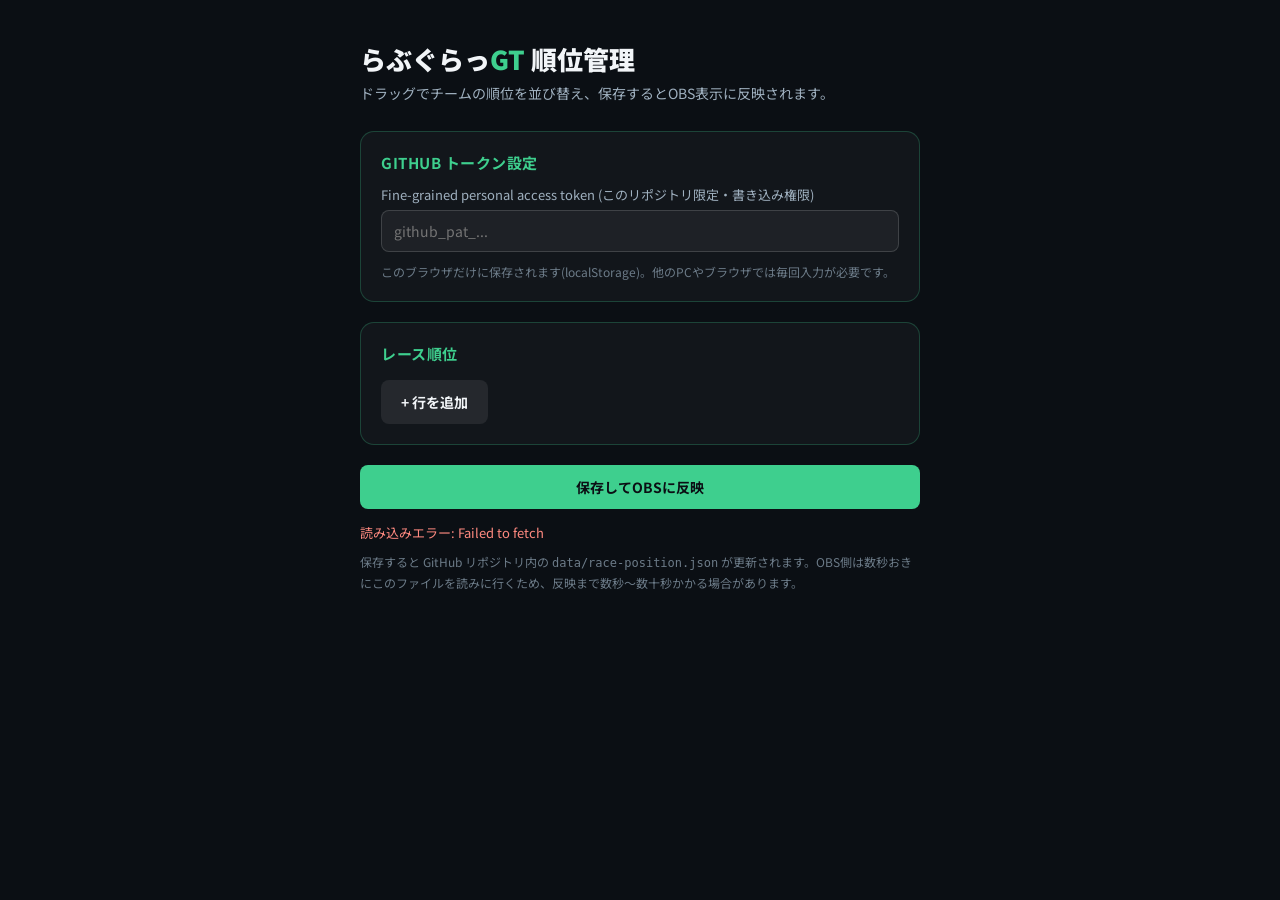
==== admin.html @ ed6633d0 "Add drag-reorder admin panel + live race position via GitHub JSON" ====
<!DOCTYPE html>
<html lang="ja">
<head>
<meta charset="utf-8">
<title>LGT 順位管理</title>
<style>
@import url('https://fonts.googleapis.com/css2?family=Noto+Sans+JP:wght@400;500;700;900&display=swap');
* { margin:0; padding:0; box-sizing:border-box; }
body {
  font-family: 'Noto Sans JP', sans-serif;
  background: #0b0f14;
  color: #f2f5f8;
  min-height: 100vh;
  padding: 40px 20px;
}
.wrap { max-width: 560px; margin: 0 auto; }
h1 { font-size: 26px; font-weight: 900; margin-bottom: 6px; }
h1 .accent { color: #3ecf8e; }
.sub { color: #9fb0bf; font-size: 14px; margin-bottom: 28px; }

.section {
  background: rgba(255,255,255,0.03);
  border: 1px solid rgba(62,207,142,0.25);
  border-radius: 14px;
  padding: 20px;
  margin-bottom: 20px;
}
.section h2 { font-size: 15px; color: #3ecf8e; margin-bottom: 12px; letter-spacing: 0.5px; }

label { display:block; font-size:13px; color:#9fb0bf; margin-bottom:6px; }
input[type="text"], input[type="password"] {
  width: 100%;
  background: rgba(255,255,255,0.05);
  border: 1px solid rgba(255,255,255,0.15);
  border-radius: 8px;
  padding: 10px 12px;
  color: #f2f5f8;
  font-size: 14px;
  font-family: inherit;
}

#orderList { list-style: none; margin-top: 4px; }
#orderList li {
  display: flex;
  align-items: center;
  gap: 12px;
  background: rgba(255,255,255,0.04);
  border: 1px solid rgba(255,255,255,0.1);
  border-radius: 10px;
  padding: 12px 14px;
  margin-bottom: 8px;
  cursor: grab;
  user-select: none;
}
#orderList li.dragging { opacity: 0.4; }
#orderList li .pos {
  width: 26px; height: 26px;
  flex-shrink: 0;
  display:flex; align-items:center; justify-content:center;
  background: #3ecf8e; color:#0b0f14;
  font-weight: 900; font-size: 13px;
  border-radius: 50%;
}
#orderList li .grip { color: #556575; font-size: 16px; }
#orderList li .team-name-input {
  flex: 1;
  background: transparent;
  border: none;
  color: #f2f5f8;
  font-size: 16px;
  font-weight: 700;
  font-family: inherit;
}
#orderList li .team-name-input:focus { outline: 1px solid rgba(62,207,142,0.5); border-radius: 4px; }
#orderList li .gap-input {
  width: 90px;
  background: rgba(255,255,255,0.05);
  border: 1px solid rgba(255,255,255,0.1);
  border-radius: 6px;
  padding: 6px 8px;
  color: #9fb0bf;
  font-size: 13px;
  font-family: inherit;
}

.btn-row { display:flex; gap: 10px; margin-top: 16px; }
button {
  font-family: inherit;
  font-size: 14px;
  font-weight: 700;
  border: none;
  border-radius: 8px;
  padding: 12px 20px;
  cursor: pointer;
}
.btn-primary { background: #3ecf8e; color: #0b0f14; flex: 1; }
.btn-primary:disabled { opacity: 0.5; cursor: not-allowed; }
.btn-secondary { background: rgba(255,255,255,0.08); color: #f2f5f8; }

#status { margin-top: 14px; font-size: 13px; min-height: 18px; }
#status.ok { color: #3ecf8e; }
#status.err { color: #ff8a80; }
#status.busy { color: #9fb0bf; }

.hint { font-size: 12px; color: #6c7b88; margin-top: 10px; line-height: 1.6; }
</style>
</head>
<body>
<div class="wrap">
  <h1>らぶぐらっ<span class="accent">GT</span> 順位管理</h1>
  <p class="sub">ドラッグでチームの順位を並び替え、保存するとOBS表示に反映されます。</p>

  <div class="section">
    <h2>GITHUB トークン設定</h2>
    <label for="tokenInput">Fine-grained personal access token (このリポジトリ限定・書き込み権限)</label>
    <input type="password" id="tokenInput" placeholder="github_pat_...">
    <div class="hint">このブラウザだけに保存されます(localStorage)。他のPCやブラウザでは毎回入力が必要です。</div>
  </div>

  <div class="section">
    <h2>レース順位</h2>
    <ul id="orderList"></ul>
    <div class="btn-row">
      <button class="btn-secondary" id="addRowBtn">+ 行を追加</button>
    </div>
  </div>

  <div class="btn-row">
    <button class="btn-primary" id="saveBtn">保存してOBSに反映</button>
  </div>
  <div id="status"></div>

  <p class="hint">
    保存すると GitHub リポジトリ内の <code>data/race-position.json</code> が更新されます。OBS側は数秒おきにこのファイルを読みに行くため、反映まで数秒〜数十秒かかる場合があります。
  </p>
</div>

<script>
const OWNER = 'Wadeumix';
const REPO = 'LGT';
const BRANCH = 'preraceschedule';
const FILE_PATH = 'data/race-position.json';

const tokenInput = document.getElementById('tokenInput');
const orderList = document.getElementById('orderList');
const saveBtn = document.getElementById('saveBtn');
const addRowBtn = document.getElementById('addRowBtn');
const statusEl = document.getElementById('status');

let currentSha = null;

tokenInput.value = localStorage.getItem('lgt_gh_token') || '';
tokenInput.addEventListener('input', () => {
  localStorage.setItem('lgt_gh_token', tokenInput.value);
});

function setStatus(msg, cls) {
  statusEl.textContent = msg;
  statusEl.className = cls || '';
}

function makeRow(team, gap) {
  const li = document.createElement('li');
  li.draggable = true;
  li.innerHTML = `
    <span class="pos"></span>
    <span class="grip">⠿</span>
    <input type="text" class="team-name-input" value="${team || ''}" placeholder="チーム名">
    <input type="text" class="gap-input" value="${gap || ''}" placeholder="ギャップ (+1.2s)">
    <button class="btn-secondary remove-btn" style="padding:6px 10px;">×</button>
  `;
  li.querySelector('.remove-btn').addEventListener('click', () => {
    li.remove();
    refreshPositions();
  });
  attachDragHandlers(li);
  return li;
}

function refreshPositions() {
  [...orderList.children].forEach((li, i) => {
    li.querySelector('.pos').textContent = i + 1;
  });
}

function attachDragHandlers(li) {
  li.addEventListener('dragstart', () => li.classList.add('dragging'));
  li.addEventListener('dragend', () => {
    li.classList.remove('dragging');
    refreshPositions();
  });
}

orderList.addEventListener('dragover', (e) => {
  e.preventDefault();
  const dragging = orderList.querySelector('.dragging');
  if (!dragging) return;
  const afterEl = [...orderList.querySelectorAll('li:not(.dragging)')].find((el) => {
    const rect = el.getBoundingClientRect();
    return e.clientY < rect.top + rect.height / 2;
  });
  if (afterEl) {
    orderList.insertBefore(dragging, afterEl);
  } else {
    orderList.appendChild(dragging);
  }
});

addRowBtn.addEventListener('click', () => {
  orderList.appendChild(makeRow('', ''));
  refreshPositions();
});

async function loadCurrent() {
  setStatus('読み込み中...', 'busy');
  try {
    const res = await fetch(`https://api.github.com/repos/${OWNER}/${REPO}/contents/${FILE_PATH}?ref=${BRANCH}`, {
      headers: { 'Accept': 'application/vnd.github+json' },
      cache: 'no-store',
    });
    if (res.status === 404) {
      // ファイル未作成。デフォルト2チームで初期化。
      orderList.innerHTML = '';
      orderList.appendChild(makeRow('TEAM ALPHA', ''));
      orderList.appendChild(makeRow('TEAM BRAVO', ''));
      refreshPositions();
      currentSha = null;
      setStatus('初回設定です。保存すると新規作成されます。', '');
      return;
    }
    const json = await res.json();
    currentSha = json.sha;
    const decoded = decodeURIComponent(escape(atob(json.content)));
    const data = JSON.parse(decoded);
    orderList.innerHTML = '';
    (data.positions || []).forEach((p) => orderList.appendChild(makeRow(p.team, p.gap)));
    refreshPositions();
    setStatus('読み込み完了', 'ok');
  } catch (err) {
    console.error(err);
    setStatus('読み込みエラー: ' + err.message, 'err');
  }
}

async function saveOrder() {
  const token = tokenInput.value.trim();
  if (!token) {
    setStatus('GitHubトークンを入力してください', 'err');
    return;
  }
  const positions = [...orderList.children].map((li, i) => ({
    pos: i + 1,
    team: li.querySelector('.team-name-input').value.trim(),
    gap: li.querySelector('.gap-input').value.trim(),
  })).filter((p) => p.team);

  const payload = { positions, updatedAt: new Date().toISOString() };
  const content = btoa(unescape(encodeURIComponent(JSON.stringify(payload, null, 2))));

  saveBtn.disabled = true;
  setStatus('保存中...', 'busy');
  try {
    const res = await fetch(`https://api.github.com/repos/${OWNER}/${REPO}/contents/${FILE_PATH}`, {
      method: 'PUT',
      headers: {
        'Accept': 'application/vnd.github+json',
        'Authorization': `Bearer ${token}`,
      },
      body: JSON.stringify({
        message: 'Update race position via admin panel',
        content,
        branch: BRANCH,
        ...(currentSha ? { sha: currentSha } : {}),
      }),
    });
    const json = await res.json();
    if (!res.ok) throw new Error(json.message || 'GitHub API エラー');
    currentSha = json.content.sha;
    setStatus('保存しました。OBSに反映されます(数秒〜数十秒)', 'ok');
  } catch (err) {
    console.error(err);
    setStatus('保存エラー: ' + err.message, 'err');
  } finally {
    saveBtn.disabled = false;
  }
}

saveBtn.addEventListener('click', saveOrder);
loadCurrent();
</script>
</body>
</html>
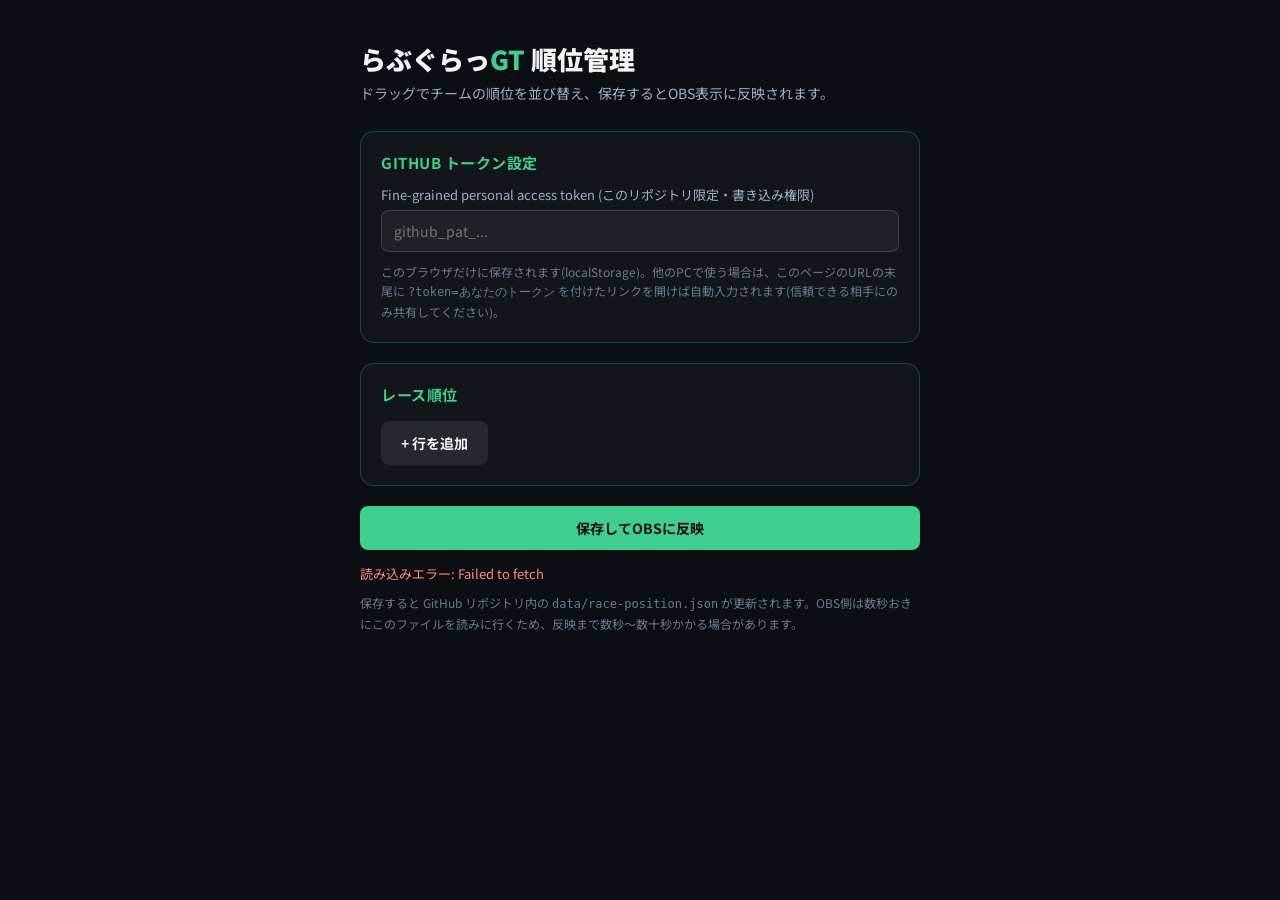
==== commit c02072d6: "Support token via ?token= URL param for cross-device access" ====
--- a/admin.html
+++ b/admin.html
@@ -114,7 +114,7 @@
     <h2>GITHUB トークン設定</h2>
     <label for="tokenInput">Fine-grained personal access token (このリポジトリ限定・書き込み権限)</label>
     <input type="password" id="tokenInput" placeholder="github_pat_...">
-    <div class="hint">このブラウザだけに保存されます(localStorage)。他のPCやブラウザでは毎回入力が必要です。</div>
+    <div class="hint">このブラウザだけに保存されます(localStorage)。他のPCで使う場合は、このページのURLの末尾に <code>?token=あなたのトークン</code> を付けたリンクを開けば自動入力されます(信頼できる相手にのみ共有してください)。</div>
   </div>
 
   <div class="section">
@@ -148,6 +148,16 @@
 const statusEl = document.getElementById('status');
 
 let currentSha = null;
+
+// URLに ?token=xxxx が付いていれば読み取って保存する。
+// (共有リンク用。URL自体にトークンが残るため、信頼できる相手にだけ共有すること)
+const urlToken = new URLSearchParams(location.search).get('token');
+if (urlToken) {
+  localStorage.setItem('lgt_gh_token', urlToken);
+  // アドレスバーやブラウザ履歴にトークンが残らないよう、URLからパラメータを消す
+  const cleanUrl = location.origin + location.pathname;
+  history.replaceState({}, '', cleanUrl);
+}
 
 tokenInput.value = localStorage.getItem('lgt_gh_token') || '';
 tokenInput.addEventListener('input', () => {
